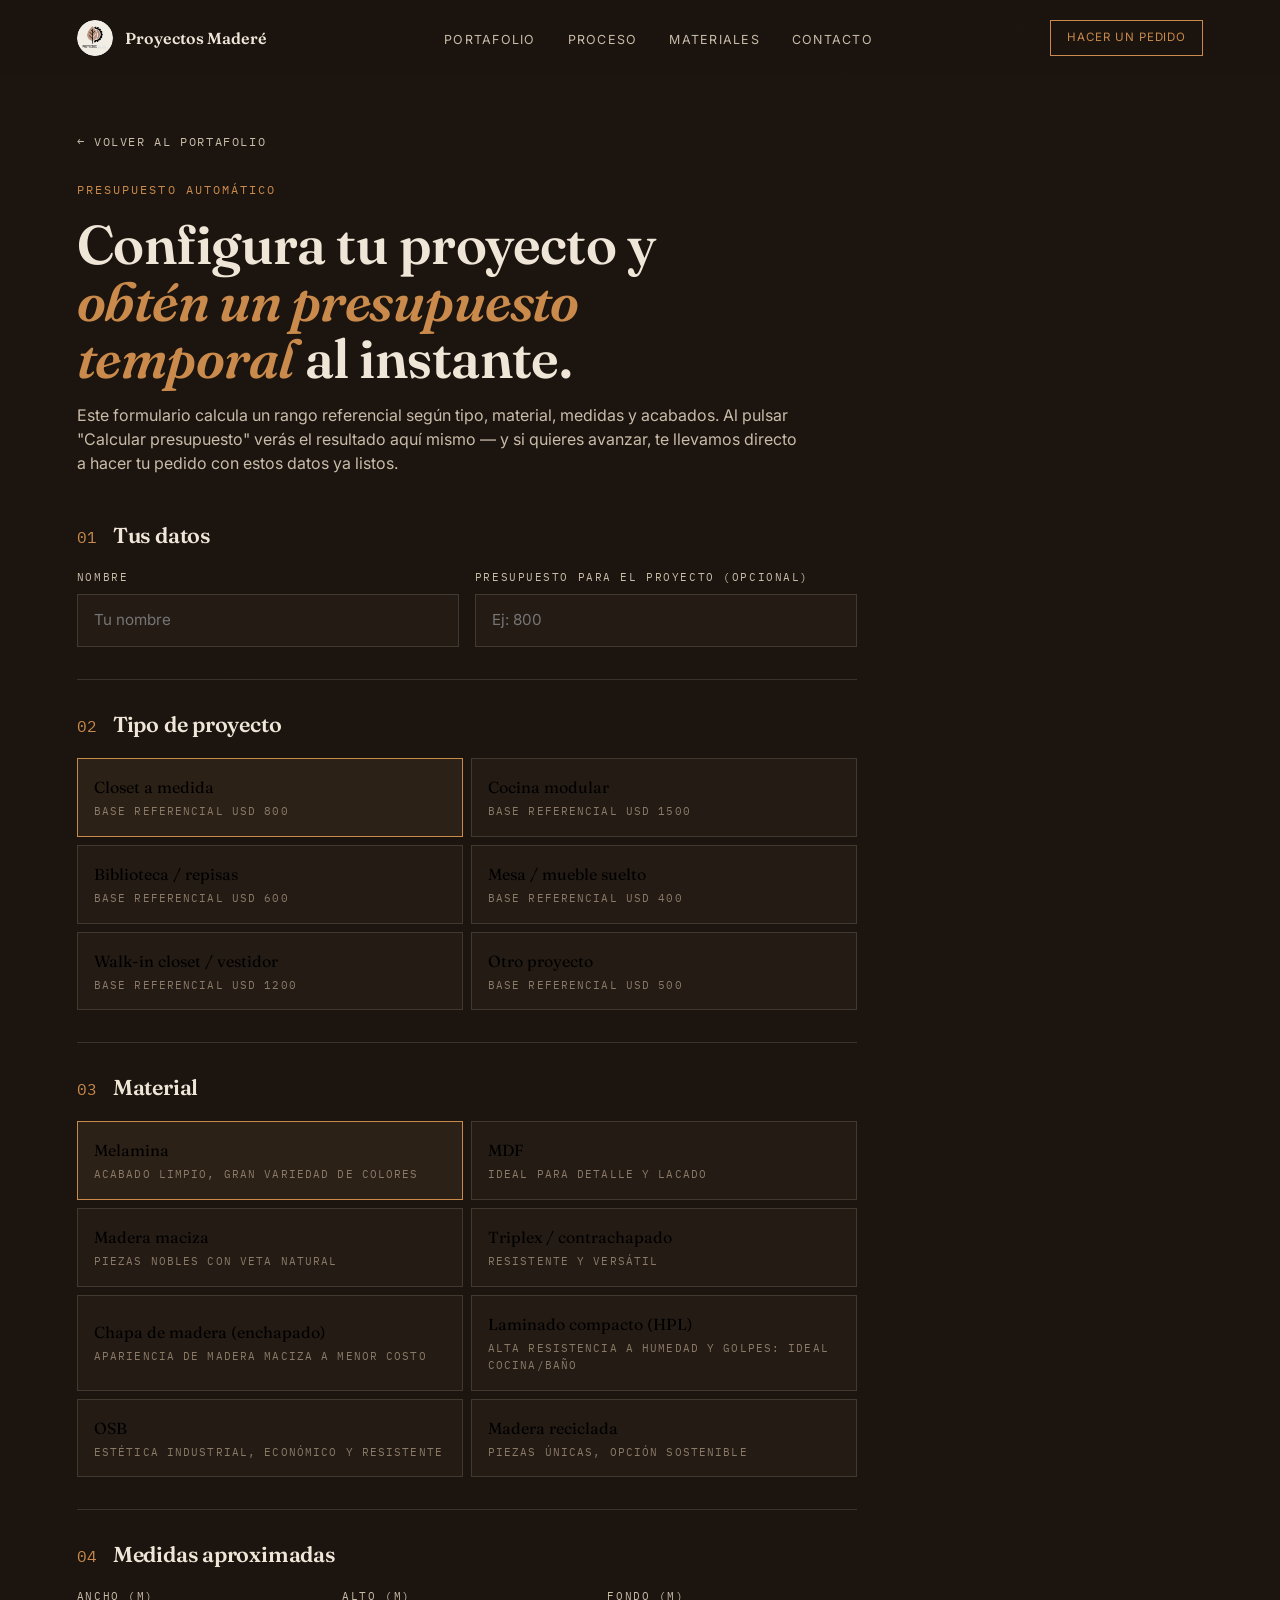
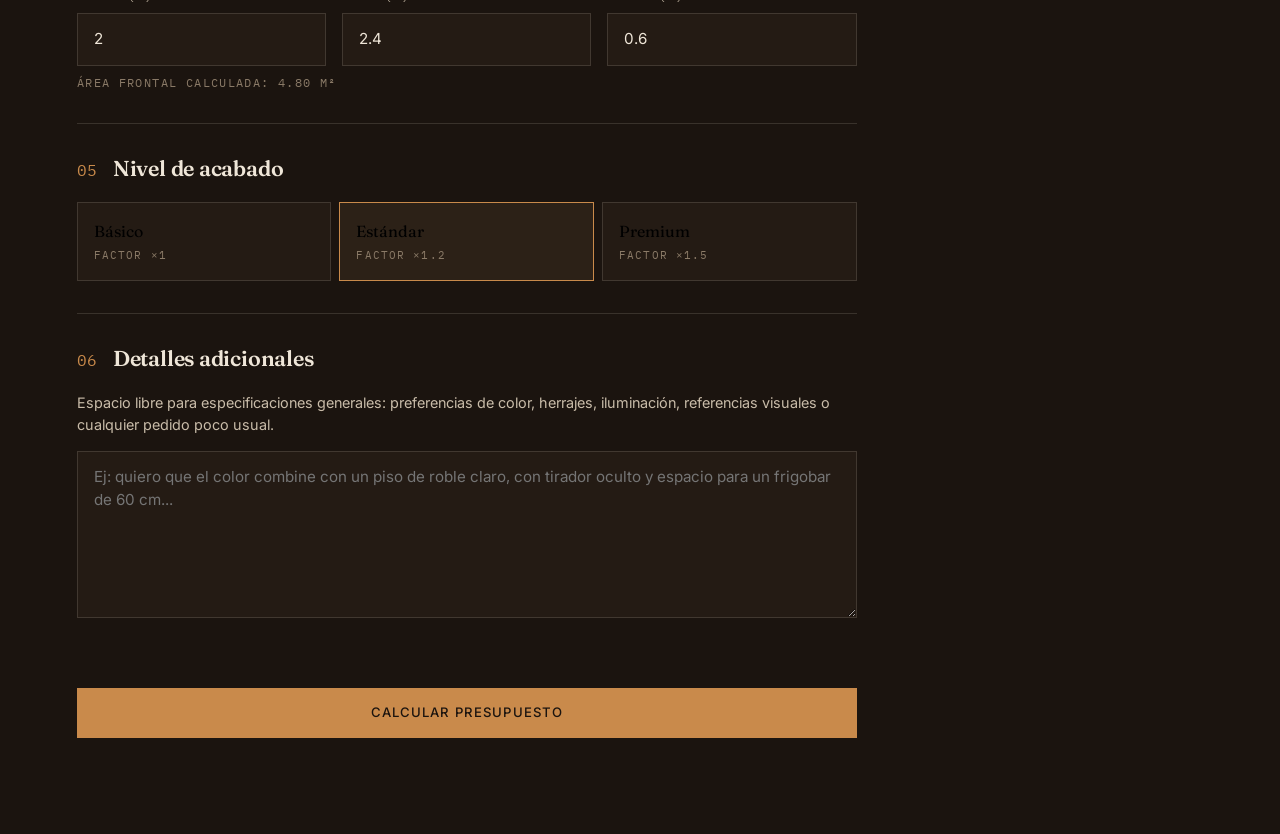
==== cotizar.html @ f5bfd365 "Actualización del sitio web" ====
<!doctype html>
<html lang="es">
<head>
  <meta charset="utf-8" />
  <meta name="viewport" content="width=device-width, initial-scale=1" />
  <title>Cotizar mi proyecto — Proyectos Maderé</title>
  <meta name="description" content="Configura tu proyecto de carpintería y recibe un presupuesto temporal al instante." />
  <meta property="og:title" content="Cotizar mi proyecto — Proyectos Maderé" />
  <meta property="og:description" content="Presupuesto automático para muebles a medida en Ecuador." />
  <meta property="og:type" content="website" />
  <meta name="twitter:card" content="summary" />
  <link rel="icon" href="assets/Logo_2.png">

  <link rel="preconnect" href="https://fonts.googleapis.com" />
  <link rel="preconnect" href="https://fonts.gstatic.com" crossorigin />
  <link href="https://fonts.googleapis.com/css2?family=Fraunces:wght@400;500;600;700&family=Inter:wght@400;500;600&family=IBM+Plex+Mono:wght@400;500&display=swap" rel="stylesheet" />
  <link href="https://cdn.jsdelivr.net/npm/bootstrap@5.3.3/dist/css/bootstrap.min.css" rel="stylesheet" />
  <link href="styles.css" rel="stylesheet" />
</head>
<body>
  <div class="grain" aria-hidden="true"></div>

  <header id="siteHeader" class="site-header">
    <a href="index.html#top" class="brand">
      <img src="assets/Logo_2.png" alt="Proyectos Maderé" class="brand-logo" />
      Proyectos Maderé
    </a>
    <nav>
      <ul>
        <li><a href="index.html#portafolio">Portafolio</a></li>
        <li><a href="index.html#proceso">Proceso</a></li>
        <li><a href="index.html#materiales">Materiales</a></li>
        <li><a href="index.html#contacto">Contacto</a></li>
      </ul>
    </nav>
    <a href="pedido.html" class="header-cta">Hacer un pedido</a>
  </header>

  <main class="quote-page">
    <div class="mb-4">
      <a href="index.html" class="quote-back">← Volver al portafolio</a>
    </div>

    <header class="mb-5" style="max-width: 720px">
      <span class="eyebrow">Presupuesto automático</span>
      <h1 style="font-size: clamp(2rem,4.4vw,3.4rem); line-height:1.05; margin-top:16px;">
        Configura tu proyecto y <span class="text-amber" style="font-style:italic">obtén un presupuesto temporal</span> al instante.
      </h1>
      <p class="mt-3 text-paper-dim">
        Este formulario calcula un rango referencial según tipo, material, medidas y acabados.
        Al pulsar "Calcular presupuesto" verás el resultado aquí mismo — y si quieres avanzar,
        te llevamos directo a hacer tu pedido con estos datos ya listos.
      </p>
    </header>

    <div class="quote-layout">
      <!-- ============ FORM ============ -->
      <form id="quoteForm" onsubmit="return false;">

        <div class="quote-group">
          <div class="head"><span class="n">01</span><h2>Tus datos</h2></div>
          <div class="row g-3">
            <div class="col-sm-6">
              <label class="quote-label">Nombre</label>
              <input class="form-input" type="text" id="q_nombre" placeholder="Tu nombre" />
            </div>
            <div class="col-sm-6">
              <label class="quote-label">Presupuesto para el proyecto (opcional)</label>
              <input class="form-input" type="number" min="0" step="10" id="q_presupuesto" placeholder="Ej: 800" />
            </div>
          </div>
        </div>

        <div class="quote-group">
          <div class="head"><span class="n">02</span><h2>Tipo de proyecto</h2></div>
          <div class="option-grid cols-2" id="tipoGrid"></div>
          <div id="otroWrap" style="display:none; margin-top:16px;">
            <label class="quote-label">¿Qué mueble necesitas?</label>
            <input class="form-input" type="text" id="q_otroNombre" list="muebleOtroList" placeholder="Ej: Mueble de TV, zapatero, estante flotante..." />
            <datalist id="muebleOtroList"></datalist>
            <p class="mono mt-2" id="otroHint" style="font-size:.72rem; color: var(--muted);"></p>
          </div>
        </div>

        <div class="quote-group">
          <div class="head"><span class="n">03</span><h2>Material</h2></div>
          <div class="option-grid cols-2" id="materialGrid"></div>
        </div>

        <div class="quote-group">
          <div class="head"><span class="n">04</span><h2>Medidas aproximadas</h2></div>
          <div class="row g-3">
            <div class="col-sm-4"><label class="quote-label">Ancho (m)</label><input type="number" step="0.1" min="0.4" value="2"   class="form-input" id="q_ancho" /></div>
            <div class="col-sm-4"><label class="quote-label">Alto (m)</label><input  type="number" step="0.1" min="0.4" value="2.4" class="form-input" id="q_alto"  /></div>
            <div class="col-sm-4"><label class="quote-label">Fondo (m)</label><input type="number" step="0.05" min="0.2" value="0.6" class="form-input" id="q_fondo" /></div>
          </div>
          <p class="mono mt-2" style="font-size:.72rem; text-transform:uppercase; letter-spacing:.12em; color:var(--muted);">
            Área frontal calculada: <span id="q_area">0</span> m²
          </p>
        </div>

        <div class="quote-group">
          <div class="head"><span class="n">05</span><h2>Nivel de acabado</h2></div>
          <div class="option-grid cols-3" id="acabadoGrid"></div>
        </div>

        <div class="quote-group">
          <div class="head"><span class="n">06</span><h2>Detalles adicionales</h2></div>
          <p class="text-paper-dim" style="font-size:.9rem;">
            Espacio libre para especificaciones generales: preferencias de color, herrajes,
            iluminación, referencias visuales o cualquier pedido poco usual.
          </p>
          <textarea id="q_detalles" rows="6" class="form-textarea" placeholder="Ej: quiero que el color combine con un piso de roble claro, con tirador oculto y espacio para un frigobar de 60 cm..."></textarea>
        </div>

        <div class="quote-group" style="border-top:none; text-align:center;">
          <button type="button" id="btnCalcular" class="btn-wood" style="width: 100%; justify-content:center;">
            Calcular presupuesto
          </button>
        </div>
      </form>
    </div>
  </main>

  <!-- ============ MODAL DE RESULTADO ============ -->
  <div class="modal fade" id="resultModal" tabindex="-1" aria-hidden="true">
    <div class="modal-dialog modal-dialog-centered">
      <div class="modal-content result-modal">
        <div class="modal-header">
          <span class="eyebrow">Resultado</span>
          <button type="button" class="btn-close btn-close-white" data-bs-dismiss="modal" aria-label="Cerrar"></button>
        </div>
        <div class="modal-body" id="resultBody"><!-- render por JS --></div>
        <div class="modal-footer">
          <button type="button" class="btn-wood-ghost" data-bs-dismiss="modal">Cerrar</button>
          <button type="button" class="btn-wood" id="btnIrPedido">Realizar un pedido →</button>
        </div>
      </div>
    </div>
  </div>

  <script src="https://cdn.jsdelivr.net/npm/bootstrap@5.3.3/dist/js/bootstrap.bundle.min.js"></script>
  <script src="catalogo-datos.js"></script>
  <script src="cotizador.js"></script>
</body>
</html>
---- styles.css ----
/* =========================================================
   Proyectos Maderé — styles.css
   Carpintería a medida · Ecuador
   Bootstrap 5.3 + estilos custom (paleta wood-dark)
   ========================================================= */

:root {
  --bg:        #1B140F;
  --panel:     #241B14;
  --panel-2:   #2C2117;
  --amber:     #C98A4B;
  --wood-deep: #8B5A2B;
  --paper:     #EFE6D8;
  --paper-dim: #C9BCA9;
  --muted:     #8A7A67;
  --line:      rgba(239, 230, 216, 0.14);

  --font-serif: "Fraunces", Georgia, serif;
  --font-sans:  "Inter", system-ui, sans-serif;
  --font-mono:  "IBM Plex Mono", ui-monospace, monospace;
}

/* -------- Base -------- */
* { border-color: var(--line); }
html { scroll-behavior: smooth; }
body {
  background: var(--bg);
  color: var(--paper);
  font-family: var(--font-sans);
  line-height: 1.5;
  -webkit-font-smoothing: antialiased;
  overflow-x: hidden;
}
h1, h2, h3, h4 {
  font-family: var(--font-serif);
  font-weight: 600;
  letter-spacing: -0.01em;
}
a { color: inherit; text-decoration: none; }
::selection { background: var(--amber); color: var(--bg); }

.mono     { font-family: var(--font-mono); letter-spacing: 0.02em; }
.text-amber       { color: var(--amber) !important; }
.text-paper-dim   { color: var(--paper-dim) !important; }
.text-muted-fg    { color: var(--muted) !important; }
.bg-panel         { background: var(--panel); }
.bg-panel-2       { background: var(--panel-2); }
.border-line      { border-color: var(--line) !important; }

.eyebrow {
  font-family: var(--font-mono);
  font-size: 0.72rem;
  text-transform: uppercase;
  letter-spacing: 0.18em;
  color: var(--amber);
  display: inline-block;
}

/* Grain texture overlay */
.grain {
  position: fixed; inset: 0;
  pointer-events: none; z-index: 0;
  opacity: 0.05; mix-blend-mode: overlay;
  background-image:
    repeating-linear-gradient(178deg, transparent 0 3px, rgba(201,138,75,0.6) 3px 4px, transparent 4px 9px),
    repeating-linear-gradient(182deg, transparent 0 14px, rgba(139,90,43,0.4) 14px 16px, transparent 16px 40px);
}

/* Corner marks */
.corner {
  position: absolute; width: 22px; height: 22px;
  border: 1.5px solid var(--amber); opacity: 0.55; pointer-events: none;
}
.corner.tl { top: 18px; left: 18px;  border-right: none; border-bottom: none; }
.corner.tr { top: 18px; right: 18px; border-left: none;  border-bottom: none; }
.corner.bl { bottom: 18px; left: 18px;  border-right: none; border-top: none; }
.corner.br { bottom: 18px; right: 18px; border-left: none;  border-top: none; }

/* -------- Buttons -------- */
.btn-wood {
  display: inline-flex; align-items: center; gap: 10px;
  padding: 15px 28px;
  font-size: 0.82rem; text-transform: uppercase; letter-spacing: 0.08em;
  font-weight: 500; border: none; cursor: pointer;
  background: var(--amber); color: var(--bg);
  transition: all 0.25s ease;
  border-radius: 0;
}
.btn-wood:hover { background: var(--paper); color: var(--bg); transform: translateY(-2px); }

.btn-wood-ghost {
  display: inline-flex; align-items: center; gap: 10px;
  padding: 15px 28px;
  font-size: 0.82rem; text-transform: uppercase; letter-spacing: 0.08em;
  font-weight: 500;
  border: 1px solid var(--line); background: transparent; color: var(--paper);
  transition: all 0.25s ease;
  border-radius: 0;
}
.btn-wood-ghost:hover { border-color: var(--amber); color: var(--amber); }

/* -------- Header -------- */
.site-header {
  position: fixed; inset: 0 0 auto 0; z-index: 1030;
  padding: 20px 6vw;
  display: flex; align-items: center; justify-content: space-between;
  background: linear-gradient(to bottom, rgba(27,20,15,0.95), rgba(27,20,15,0));
  transition: background 0.3s ease, backdrop-filter 0.3s ease;
}
.site-header.scrolled {
  background: rgba(27,20,15,0.92);
  backdrop-filter: blur(10px);
}
.site-header .brand { display: flex; align-items: center; gap: 12px; font-family: var(--font-serif); font-weight: 600; }
.site-header .brand .mark {
  width: 36px; height: 36px; display: inline-flex; align-items: center; justify-content: center;
  border: 1px solid var(--amber); color: var(--amber);
  font-family: var(--font-mono); font-size: 0.75rem;
}
.brand-logo { width: 36px; height: 36px; border-radius: 50%; object-fit: cover; flex-shrink: 0; }
.site-header nav ul {
  display: flex; gap: 32px; list-style: none; margin: 0; padding: 0;
}
.site-header nav a {
  font-size: 0.78rem; text-transform: uppercase; letter-spacing: 0.1em;
  color: var(--paper-dim); transition: color 0.2s ease;
}
.site-header nav a:hover { color: var(--amber); }
.header-cta {
  border: 1px solid var(--amber); padding: 8px 16px;
  font-size: 0.72rem; text-transform: uppercase; letter-spacing: 0.08em;
  color: var(--amber); transition: all 0.2s ease;
}
.header-cta:hover { background: var(--amber); color: var(--bg); }

.burger { display: none; background: transparent; border: none; padding: 8px; }
.burger span { display: block; width: 24px; height: 1.5px; background: var(--paper); margin: 5px 0; }
.burger span:last-child { width: 16px; }

@media (max-width: 900px) {
  .site-header nav, .header-cta { display: none; }
  .burger { display: block; }
}

/* Mobile drawer */
.drawer-backdrop { position: fixed; inset: 0; z-index: 1050; background: rgba(0,0,0,0.6); display: none; }
.drawer { position: fixed; top: 0; right: 0; height: 100%; width: 85%; max-width: 320px; background: var(--panel); border-left: 1px solid var(--line); padding: 24px; z-index: 1060; transform: translateX(100%); transition: transform 0.3s ease; }
.drawer.open { transform: translateX(0); }
.drawer-backdrop.open { display: block; }
.drawer ul { list-style: none; padding: 0; margin: 24px 0 0; }
.drawer ul li { border-bottom: 1px solid var(--line); }
.drawer ul a { display: block; padding: 16px 0; font-family: var(--font-serif); font-size: 1.15rem; color: var(--paper-dim); }
.drawer ul a:hover { color: var(--amber); }
.drawer-close { background: transparent; border: none; color: var(--paper-dim); font-size: 1.6rem; float: right; }

/* -------- Hero -------- */
.hero {
  position: relative;
  min-height: 92vh;
  display: flex; flex-direction: column; justify-content: center;
  padding: 128px 6vw 96px;
  overflow: hidden;
}
.hero h1 {
  max-width: 15ch;
  font-size: clamp(2.6rem, 6.4vw, 5.4rem);
  line-height: 1.02;
  margin-bottom: 0;
}
.hero h1 em { font-style: italic; color: var(--amber); font-weight: 500; }
.hero .lead {
  margin-top: 28px; max-width: 48ch;
  font-size: 1.05rem; color: var(--paper-dim);
}
.hero .kicker { display: flex; align-items: center; gap: 12px; margin-bottom: 24px; }
.hero .kicker .rule { display: block; height: 1px; width: 36px; background: var(--amber); }
.hero .kicker span.mono { font-size: 0.75rem; text-transform: uppercase; letter-spacing: 0.2em; color: var(--amber); }
.hero .materials-strip {
  position: absolute; left: 6vw; right: 6vw; bottom: 24px;
  display: flex; align-items: center; gap: 16px;
  font-size: 0.7rem; color: var(--muted);
}
.tick-line {
  flex: 1; height: 1px;
  background: repeating-linear-gradient(90deg, var(--muted) 0 1px, transparent 1px 12px);
}

/* Fade-up animation */
@keyframes fadeUp { from { opacity: 0; transform: translateY(18px); } to { opacity: 1; transform: translateY(0); } }
.fade-up   { opacity: 0; animation: fadeUp 0.9s forwards; }
.fade-up-1 { animation-delay: 0.10s; }
.fade-up-2 { animation-delay: 0.25s; }
.fade-up-3 { animation-delay: 0.45s; }
.fade-up-4 { animation-delay: 0.60s; }
.fade-up-5 { animation-delay: 0.80s; }

/* Reveal on scroll */
.reveal { opacity: 0; transform: translateY(20px); transition: opacity 0.7s ease, transform 0.7s ease; }
.reveal.visible { opacity: 1; transform: translateY(0); }

/* -------- Auto carousel -------- */
.auto-carousel { position: relative; overflow: hidden; border-top: 1px solid var(--line); border-bottom: 1px solid var(--line); background: var(--panel); padding: 32px 0; }
@keyframes carouselScroll { from { transform: translateX(0); } to { transform: translateX(-50%); } }
.carousel-track {
  display: flex; gap: 18px; width: max-content;
  animation: carouselScroll 42s linear infinite;
}
.carousel-track:hover { animation-play-state: paused; }
.carousel-track figure { position: relative; margin: 0; width: 320px; height: 220px; overflow: hidden; border: 1px solid var(--line); flex-shrink: 0; }
.carousel-track img { width: 100%; height: 100%; object-fit: cover; }
.carousel-track figcaption {
  position: absolute; inset: auto 0 0 0; padding: 8px 12px;
  display: flex; justify-content: space-between; gap: 12px;
  font-family: var(--font-mono); font-size: 0.66rem;
  text-transform: uppercase; letter-spacing: 0.14em;
  background: linear-gradient(to top, rgba(27,20,15,0.92), transparent);
}
.carousel-fade-l, .carousel-fade-r { position: absolute; top: 0; bottom: 0; width: 12vw; pointer-events: none; z-index: 2; }
.carousel-fade-l { left: 0;  background: linear-gradient(to right, var(--bg), transparent); }
.carousel-fade-r { right: 0; background: linear-gradient(to left,  var(--bg), transparent); }

/* -------- Portfolio -------- */
.portfolio-card {
  position: relative; overflow: hidden;
  border: 1px solid var(--line); background: var(--panel);
  aspect-ratio: 4/3;
}
.portfolio-card img {
  width: 100%; height: 100%; object-fit: cover;
  transition: transform 0.9s ease;
}
.portfolio-card:hover img { transform: scale(1.04); }
.portfolio-card .overlay {
  position: absolute; inset: 0;
  background: linear-gradient(to top, rgba(27,20,15,0.95) 0%, rgba(27,20,15,0.25) 45%, rgba(27,20,15,0.05) 100%);
  pointer-events: none;
}
.portfolio-card .caption { position: absolute; inset: auto 0 0 0; padding: 24px; }
.portfolio-card .caption .cat { font-family: var(--font-mono); font-size: 0.68rem; text-transform: uppercase; letter-spacing: 0.16em; color: var(--amber); }
.portfolio-card .caption h3 { margin: 8px 0 12px; font-size: 1.35rem; line-height: 1.2; color: var(--paper); }
.portfolio-card .caption .mat { display: flex; align-items: center; gap: 12px; font-family: var(--font-mono); font-size: 0.68rem; text-transform: uppercase; letter-spacing: 0.12em; color: var(--paper-dim); }
.portfolio-card .caption .mat::before { content: ''; display: inline-block; height: 1px; width: 24px; background: rgba(201,138,75,0.6); }

.portfolio-cta {
  border: 1px solid var(--line); background: var(--panel-2);
  padding: 32px; aspect-ratio: 4/3;
  display: flex; flex-direction: column; justify-content: space-between;
}

/* -------- Section titles -------- */
section { padding: 96px 6vw; }
@media (min-width: 768px) { section { padding: 128px 6vw; } }
section h2 { font-size: clamp(1.9rem, 3.4vw, 2.9rem); line-height: 1.15; margin-top: 16px; }

/* -------- Workshop strip -------- */
.workshop-strip { position: relative; padding: 0; overflow: hidden; height: 70vh; min-height: 420px; }
.workshop-strip img { position: absolute; inset: 0; width: 100%; height: 100%; object-fit: cover; }
.workshop-strip .overlay {
  position: absolute; inset: 0;
  background: linear-gradient(to right, rgba(27,20,15,0.92) 0%, rgba(27,20,15,0.55) 55%, rgba(27,20,15,0.25) 100%);
}
.workshop-strip .content { position: absolute; inset: 0; display: flex; align-items: center; padding: 0 6vw; }
.workshop-strip .content > div { max-width: 560px; }

/* Collage de fotos del taller (reemplaza la foto única) */
.collage-grid {
  position: absolute; inset: 0;
  display: grid; grid-template-columns: repeat(6, 1fr); grid-template-rows: 1fr 1fr; gap: 2px;
}
.collage-grid img { width: 100%; height: 100%; object-fit: cover; opacity: 0.9; }
.collage-grid img:nth-child(1) { grid-column: 1 / 3; grid-row: 1 / 3; }
.collage-grid img:nth-child(2) { grid-column: 3 / 5; }
.collage-grid img:nth-child(3) { grid-column: 5 / 7; }
.collage-grid img:nth-child(4) { grid-column: 3 / 5; }
.collage-grid img:nth-child(5) { grid-column: 5 / 6; }
.collage-grid img:nth-child(6) { grid-column: 6 / 7; }
@media (max-width: 700px) { .collage-grid { grid-template-columns: repeat(3, 1fr); grid-template-rows: 1fr 1fr; } .collage-grid img:nth-child(1) { grid-column: 1/3; } .collage-grid img:nth-child(2) { grid-column: 3/4; } .collage-grid img:nth-child(3) { display:none; } .collage-grid img:nth-child(4) { grid-column: 1/2; } .collage-grid img:nth-child(5) { grid-column: 2/3; } .collage-grid img:nth-child(6) { grid-column: 3/4; } }

/* Tarjetas de portafolio sin foto real todavía */
.portfolio-placeholder { position: absolute; inset: 0; }
.placeholder-tag {
  position: absolute; top: 16px; right: 16px; z-index: 2;
  font-size: 0.62rem; text-transform: uppercase; letter-spacing: 0.12em;
  background: rgba(27,20,15,0.75); border: 1px solid var(--line);
  color: var(--paper-dim); padding: 4px 10px; backdrop-filter: blur(4px);
}

/* -------- Proceso -------- */
.proceso-list { border-top: 1px solid var(--line); }
.proceso-item {
  display: grid; grid-template-columns: 56px 1fr;
  gap: 24px; padding: 32px 0;
  border-bottom: 1px solid var(--line);
}
@media (min-width: 768px) {
  .proceso-item { grid-template-columns: 80px 1fr 260px; align-items: center; }
}
.proceso-item .n { font-family: var(--font-mono); color: var(--amber); padding-top: 4px; }
.proceso-item h3 { font-size: 1.3rem; margin: 0; }
.proceso-item p { margin: 8px 0 0; font-size: 0.95rem; color: var(--paper-dim); max-width: 60ch; }
.proceso-item .tag {
  font-family: var(--font-mono); font-size: 0.72rem;
  text-transform: uppercase; letter-spacing: 0.08em; color: var(--muted);
  grid-column: 2; text-align: left;
}
@media (min-width: 768px) { .proceso-item .tag { grid-column: 3; text-align: right; } }

/* -------- Materiales -------- */
.mat-grid { display: grid; grid-template-columns: 1fr; gap: 2px; border: 1px solid var(--line); }
@media (min-width: 600px) { .mat-grid { grid-template-columns: repeat(2, 1fr); } }
@media (min-width: 992px) { .mat-grid { grid-template-columns: repeat(4, 1fr); } }
.mat-card { background: var(--panel); padding: 32px; border: 1px solid transparent; transition: background 0.25s ease, border-color 0.25s ease; }
.mat-card:hover { background: var(--panel-2); border-color: var(--amber); }
.mat-swatch { position: relative; height: 64px; width: 100%; overflow: hidden; }
.mat-swatch::after { content: ''; position: absolute; inset: 0; opacity: 0.5; background-image: repeating-linear-gradient(100deg, transparent 0 4px, rgba(0,0,0,0.18) 4px 5px); }
.mat-card h3 { margin: 24px 0 8px; font-size: 1.1rem; }
.mat-card p { font-family: var(--font-mono); font-size: 0.72rem; color: var(--muted); margin: 0; line-height: 1.6; }

/* -------- Evidencia -------- */
.evidence-grid { display: grid; gap: 64px; }
@media (min-width: 768px) { .evidence-grid { grid-template-columns: 1.1fr 1fr; align-items: center; } }
.evidence-img { position: relative; aspect-ratio: 4/3; overflow: hidden; border: 1px solid var(--line); background: var(--panel); }
.evidence-img img { width: 100%; height: 100%; object-fit: cover; opacity: 0.9; }
.evidence-img .overlay { position: absolute; inset: 0; background: linear-gradient(to top, rgba(27,20,15,0.65), rgba(27,20,15,0.1)); }
.evidence-img .tiktok-tag {
  position: absolute; bottom: 20px; left: 20px;
  font-family: var(--font-mono); font-size: 0.72rem; text-transform: uppercase; letter-spacing: 0.14em;
  border: 1px solid var(--amber); background: rgba(36,27,20,0.7); backdrop-filter: blur(6px);
  padding: 8px 16px; color: var(--amber); transition: all 0.2s ease;
}
.evidence-img .tiktok-tag:hover { background: var(--amber); color: var(--bg); }
.evidence-list { list-style: none; padding: 0; margin: 32px 0 0; }
.evidence-list li { display: flex; gap: 16px; padding: 20px 0; border-bottom: 1px solid var(--line); }
.evidence-list .dot { margin-top: 10px; height: 6px; width: 6px; border-radius: 50%; background: var(--amber); flex-shrink: 0; }
.evidence-list strong { font-family: var(--font-serif); font-weight: 600; }
.evidence-list p { margin: 4px 0 0; font-size: 0.9rem; color: var(--paper-dim); }

/* -------- Contacto -------- */
.contact-box { border: 1px solid var(--line); background: var(--panel); padding: 32px; display: grid; gap: 48px; }
@media (min-width: 768px) { .contact-box { padding: 56px; grid-template-columns: 1fr 1fr; align-items: center; gap: 64px; } }
.contact-tags { display: flex; flex-wrap: wrap; gap: 8px; margin-top: 32px; }
.contact-tags span { border: 1px solid var(--line); padding: 6px 14px; font-family: var(--font-mono); font-size: 0.7rem; text-transform: uppercase; letter-spacing: 0.14em; color: var(--muted); }

.contact-btn {
  display: flex; align-items: center; justify-content: space-between;
  padding: 20px 24px; border: 1px solid var(--line);
  transition: all 0.2s ease;
}
.contact-btn + .contact-btn { margin-top: 12px; }
.contact-btn:hover { border-color: var(--amber); background: var(--panel-2); }
.contact-btn .left { display: flex; align-items: center; gap: 16px; }
.contact-btn .left .icon { color: var(--amber); }
.contact-btn .left .label { font-family: var(--font-serif); font-size: 1.1rem; display: block; }
.contact-btn .left .sub { font-family: var(--font-mono); font-size: 0.72rem; color: var(--muted); display: block; }
.contact-btn .arrow { color: var(--amber); font-family: var(--font-mono); transition: transform 0.2s ease; }
.contact-btn:hover .arrow { transform: translateX(4px); }

/* -------- Sticky WhatsApp -------- */
.sticky-wa {
    position: fixed;
    bottom: 24px;
    right: 24px;
    width: 62px;
    height: 62px;
    background: #25D366;
    color: #fff;
    border-radius: 50%;
    display: flex;
    align-items: center;
    justify-content: center;
    text-decoration: none;
    font-size: 32px;
    box-shadow: 0 8px 20px rgba(0,0,0,.25);
    z-index: 1000;
    transition: transform .2s ease, box-shadow .2s ease;
}

.sticky-wa:hover {
    transform: scale(1.08);
    color: #fff;
    box-shadow: 0 12px 28px rgba(0,0,0,.35);
}

.sticky-wa i {
    line-height: 1;
}

/* -------- Footer -------- */
footer.site-footer {
  padding: 48px 6vw; border-top: 1px solid var(--line);
  display: flex; flex-wrap: wrap; justify-content: space-between; gap: 20px;
  font-size: 0.82rem; color: var(--muted);
}

/* =========================================================
   Cotizador — formulario
   ========================================================= */
.quote-page { padding: 128px 6vw 96px; position: relative; z-index: 1; }
.quote-back { font-family: var(--font-mono); font-size: 0.72rem; text-transform: uppercase; letter-spacing: 0.14em; color: var(--paper-dim); }
.quote-back:hover { color: var(--amber); }

.quote-layout { display: grid; gap: 40px; max-width: 780px; }

.quote-group { border-top: 1px solid var(--line); padding-top: 32px; margin-top: 32px; }
.quote-group:first-child { border-top: none; margin-top: 0; padding-top: 0; }
.quote-group .head { display: flex; align-items: baseline; gap: 16px; margin-bottom: 20px; }
.quote-group .head .n { font-family: var(--font-mono); color: var(--amber); }
.quote-group .head h2 { font-size: 1.35rem; margin: 0; }

.quote-label { font-family: var(--font-mono); font-size: 0.7rem; text-transform: uppercase; letter-spacing: 0.14em; color: var(--paper-dim); display: block; margin-bottom: 8px; }

.form-input,
.form-select,
.form-textarea {
  width: 100%;
  background: var(--panel); border: 1px solid var(--line);
  color: var(--paper); padding: 14px 16px;
  font-family: var(--font-sans); font-size: 0.95rem;
  border-radius: 0;
  transition: border-color 0.2s ease, background 0.2s ease;
}
.form-input:focus,
.form-select:focus,
.form-textarea:focus { outline: none; border-color: var(--amber); background: var(--panel-2); box-shadow: none; }
.form-textarea { resize: vertical; }

.option-grid { display: grid; gap: 8px; }
@media (min-width: 600px) { .option-grid.cols-2 { grid-template-columns: repeat(2, 1fr); } .option-grid.cols-3 { grid-template-columns: repeat(3, 1fr); } }

.option-card {
  border: 1px solid var(--line); background: var(--panel);
  padding: 16px; text-align: left; cursor: pointer;
  transition: border-color 0.2s ease, background 0.2s ease;
}
.option-card:hover { border-color: rgba(201,138,75,0.5); }
.option-card.active { border-color: var(--amber); background: var(--panel-2); }
.option-card .title { font-family: var(--font-serif); font-size: 1rem; }
.option-card .sub { font-family: var(--font-mono); font-size: 0.7rem; text-transform: uppercase; letter-spacing: 0.1em; color: var(--muted); margin-top: 4px; }

.disclaimer { font-family: var(--font-mono); font-size: 0.68rem; text-transform: uppercase; letter-spacing: 0.12em; color: var(--muted); text-align: center; margin-top: 16px; }

/* -------- Modal de resultado (cotizador) -------- */
.result-modal { background: var(--panel); border: 1px solid var(--line); border-radius: 0; color: var(--paper); }
.result-modal .modal-header,
.result-modal .modal-footer { border-color: var(--line); }
.result-modal .modal-footer { display: flex; gap: 12px; flex-wrap: wrap; }
.result-modal .modal-footer .btn-wood,
.result-modal .modal-footer .btn-wood-ghost { justify-content: center; flex: 1; margin: 0; }
.result-greet { font-family: var(--font-serif); font-size: 1.05rem; margin-bottom: 20px; }
.result-rows { font-family: var(--font-mono); font-size: 0.8rem; border-top: 1px solid var(--line); border-bottom: 1px solid var(--line); padding: 4px 0; }
.result-rows .row { display: flex; justify-content: space-between; gap: 16px; padding: 8px 0; }
.result-rows .row .k { text-transform: uppercase; letter-spacing: 0.1em; color: var(--muted); }
.result-rows .row .v { color: var(--paper); text-align: right; }
.result-amount { margin-top: 20px; text-align: center; }
.result-amount .amount { font-family: var(--font-serif); font-size: clamp(1.6rem, 4vw, 2.2rem); color: var(--amber); margin-top: 6px; }
.result-detalles { margin-top: 20px; font-size: 0.85rem; }
.result-detalles .k { font-family: var(--font-mono); font-size: 0.7rem; text-transform: uppercase; letter-spacing: 0.1em; color: var(--muted); }
.result-detalles p { margin: 6px 0 0; color: var(--paper-dim); }
.result-disclaimer { margin-top: 20px; font-size: 0.78rem; color: var(--paper-dim); font-style: italic; text-align: center; }
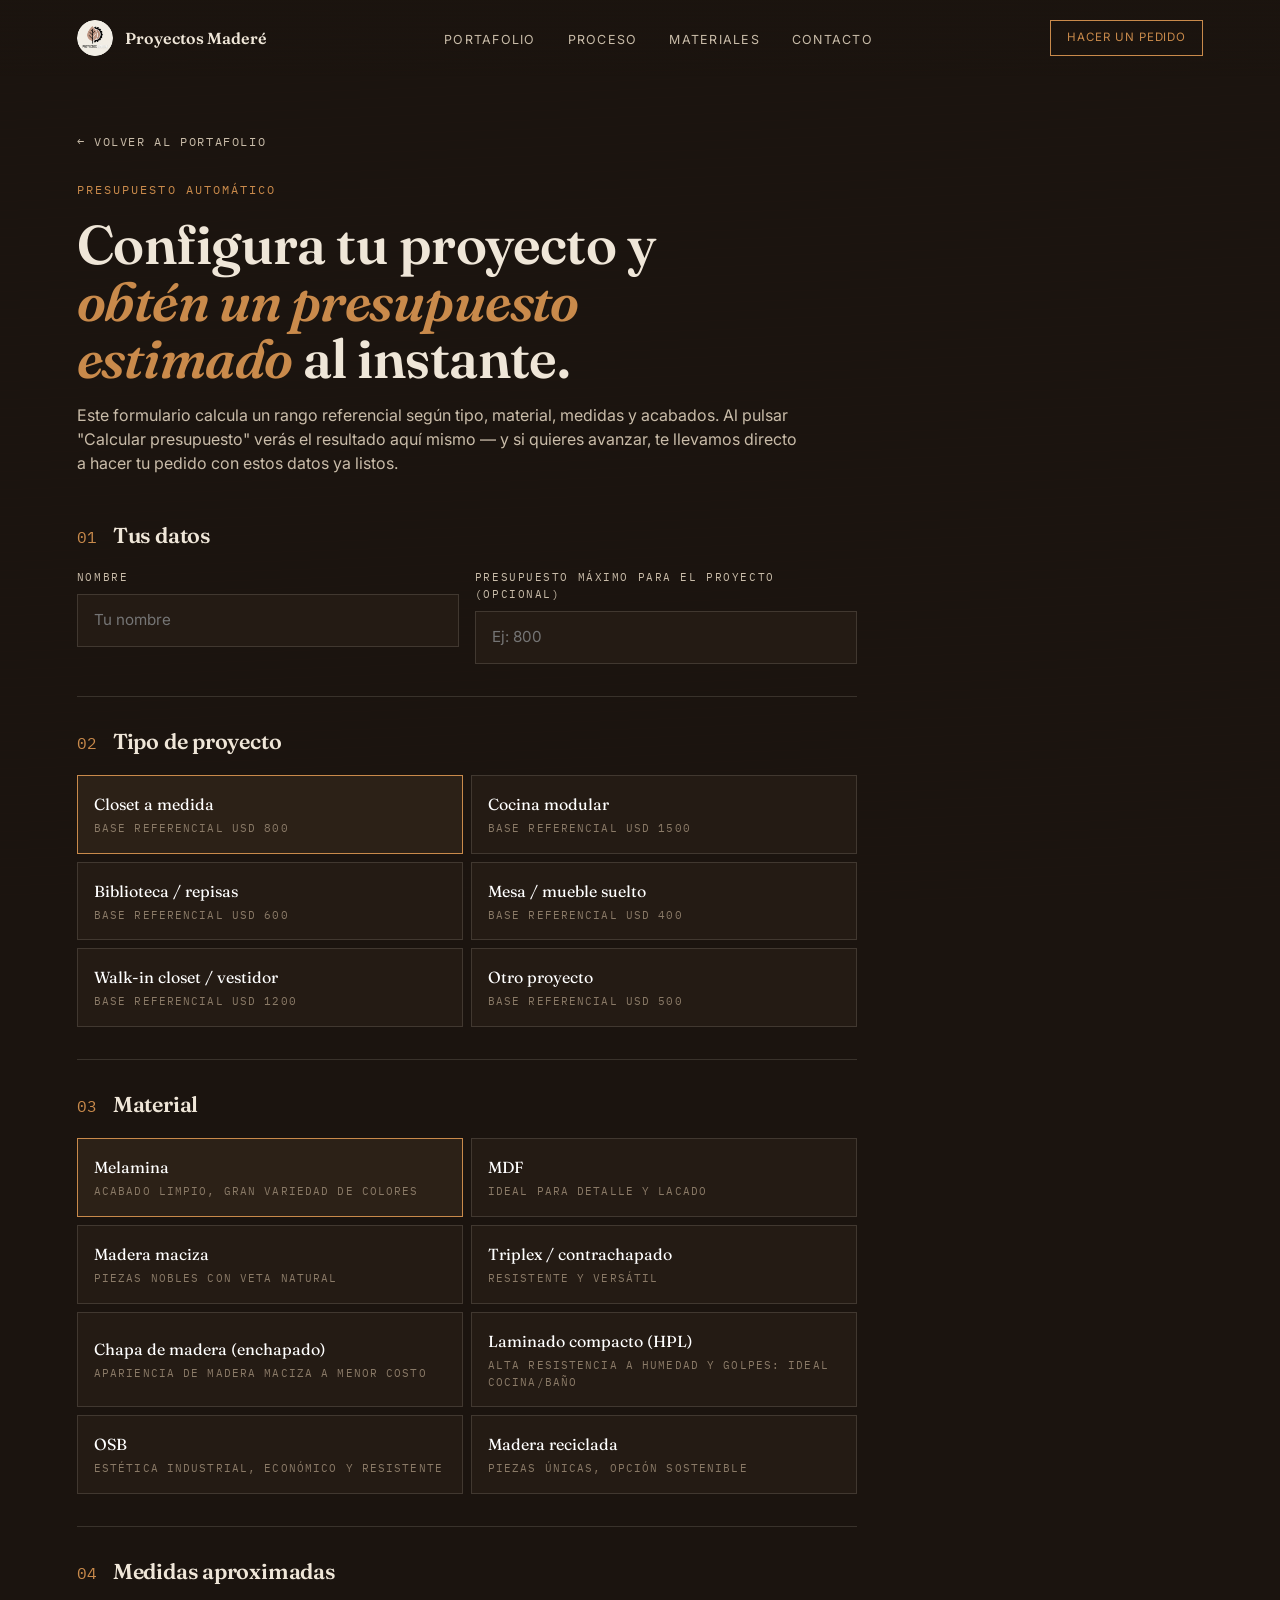
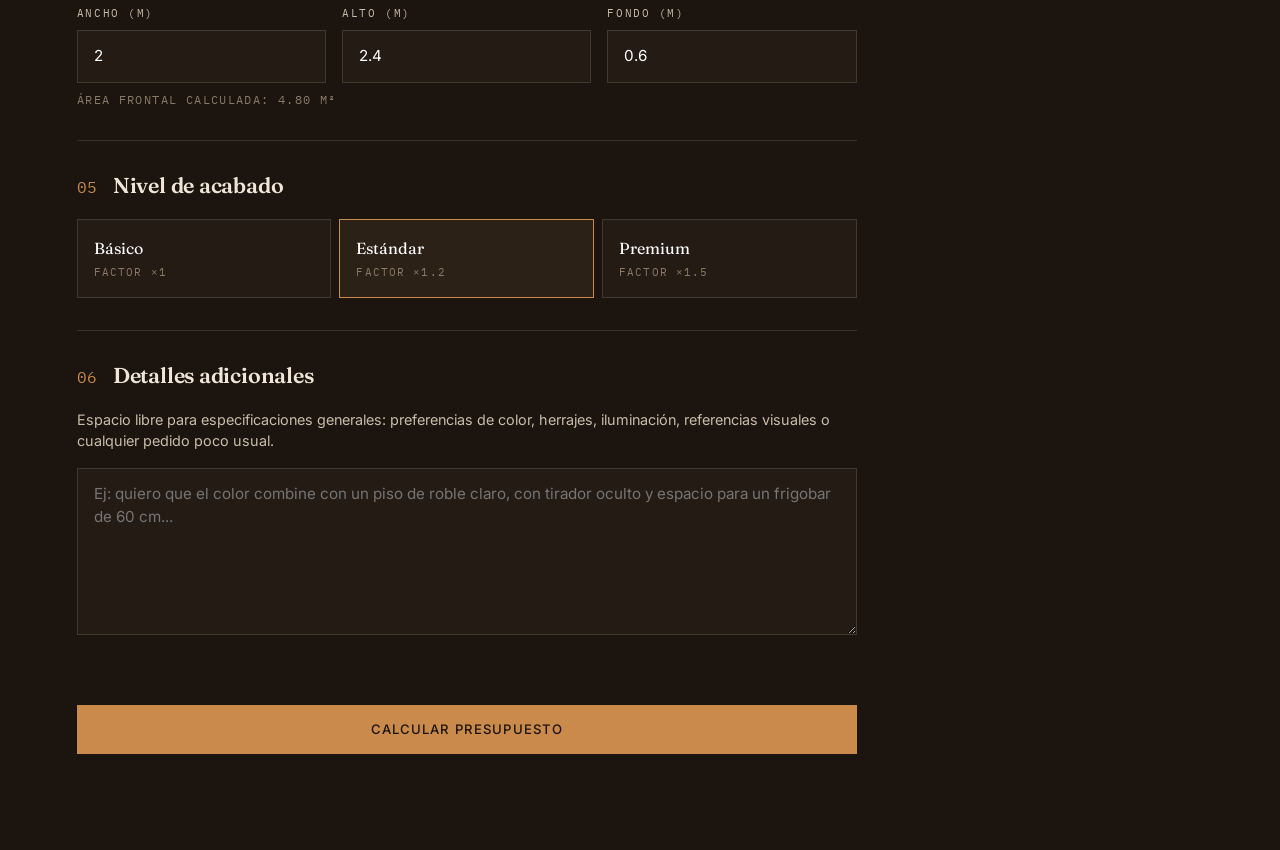
==== commit 31970998: "Cambia mensajes en cotizar y pedido" ====
--- a/cotizar.html
+++ b/cotizar.html
@@ -4,7 +4,7 @@
   <meta charset="utf-8" />
   <meta name="viewport" content="width=device-width, initial-scale=1" />
   <title>Cotizar mi proyecto — Proyectos Maderé</title>
-  <meta name="description" content="Configura tu proyecto de carpintería y recibe un presupuesto temporal al instante." />
+  <meta name="description" content="Configura tu proyecto de carpintería y recibe un presupuesto estimado al instante." />
   <meta property="og:title" content="Cotizar mi proyecto — Proyectos Maderé" />
   <meta property="og:description" content="Presupuesto automático para muebles a medida en Ecuador." />
   <meta property="og:type" content="website" />
@@ -44,7 +44,7 @@
     <header class="mb-5" style="max-width: 720px">
       <span class="eyebrow">Presupuesto automático</span>
       <h1 style="font-size: clamp(2rem,4.4vw,3.4rem); line-height:1.05; margin-top:16px;">
-        Configura tu proyecto y <span class="text-amber" style="font-style:italic">obtén un presupuesto temporal</span> al instante.
+        Configura tu proyecto y <span class="text-amber" style="font-style:italic">obtén un presupuesto estimado</span> al instante.
       </h1>
       <p class="mt-3 text-paper-dim">
         Este formulario calcula un rango referencial según tipo, material, medidas y acabados.
@@ -65,7 +65,7 @@
               <input class="form-input" type="text" id="q_nombre" placeholder="Tu nombre" />
             </div>
             <div class="col-sm-6">
-              <label class="quote-label">Presupuesto para el proyecto (opcional)</label>
+              <label class="quote-label">Presupuesto máximo para el proyecto (opcional)</label>
               <input class="form-input" type="number" min="0" step="10" id="q_presupuesto" placeholder="Ej: 800" />
             </div>
           </div>
--- a/styles.css
+++ b/styles.css
@@ -356,34 +356,83 @@
 .contact-btn:hover .arrow { transform: translateX(4px); }
 
 /* -------- Sticky WhatsApp -------- */
-.sticky-wa {
+.fab-stack {
     position: fixed;
     bottom: 24px;
     right: 24px;
+    z-index: 1000;
+    display: flex;
+    flex-direction: column;
+    align-items: center;
+    gap: 14px;
+}
+
+.fab-toggle {
     width: 62px;
     height: 62px;
-    background: #25D366;
-    color: #fff;
+    background: rgba(201, 138, 75, 0.55);
+    backdrop-filter: blur(2px);
+    color: #1a1a1a;
+    border: none;
+    border-radius: 50%;
+    display: flex;
+    align-items: center;
+    justify-content: center;
+    font-size: 26px;
+    box-shadow: 0 8px 20px rgba(0,0,0,.25);
+    cursor: pointer;
+    transition: transform .25s ease, box-shadow .2s ease, background .2s ease;
+}
+
+.fab-toggle:hover,
+.fab-toggle:focus-visible {
+    background: rgba(201, 138, 75, 0.95);
+    transform: scale(1.08);
+    box-shadow: 0 12px 28px rgba(0,0,0,.35);
+}
+
+/* En móviles no hay :hover, así que usamos :active para dar la misma respuesta al tocar */
+.fab-toggle:active {
+    background: rgba(201, 138, 75, 0.95);
+    transform: scale(1.05);
+}
+
+.fab-stack.open .fab-toggle i { transform: rotate(135deg); }
+.fab-toggle i { display: inline-flex; transition: transform .25s ease; line-height: 1; }
+
+.fab-item {
+    width: 52px;
+    height: 52px;
     border-radius: 50%;
     display: flex;
     align-items: center;
     justify-content: center;
     text-decoration: none;
-    font-size: 32px;
-    box-shadow: 0 8px 20px rgba(0,0,0,.25);
-    z-index: 1000;
-    transition: transform .2s ease, box-shadow .2s ease;
-}
-
-.sticky-wa:hover {
-    transform: scale(1.08);
     color: #fff;
-    box-shadow: 0 12px 28px rgba(0,0,0,.35);
-}
-
-.sticky-wa i {
-    line-height: 1;
-}
+    font-size: 24px;
+    box-shadow: 0 6px 16px rgba(0,0,0,.25);
+    opacity: 0;
+    transform: translateY(16px) scale(.8);
+    pointer-events: none;
+    transition: opacity .2s ease, transform .25s ease;
+}
+
+.fab-stack.open .fab-item {
+    opacity: 1;
+    transform: translateY(0) scale(1);
+    pointer-events: auto;
+}
+
+/* Retraso escalonado al abrir, para que suban uno tras otro */
+.fab-stack.open .fab-item.fab-whatsapp { transition-delay: 0s; }
+.fab-stack.open .fab-item.fab-telegram { transition-delay: .05s; }
+.fab-stack.open .fab-item.fab-tiktok   { transition-delay: .1s; }
+
+.fab-item:hover { transform: translateY(0) scale(1.08); color: #fff; }
+
+.fab-item.fab-whatsapp { background: #25D366; }
+.fab-item.fab-telegram { background: #229ED9; }
+.fab-item.fab-tiktok   { background: #000000; }
 
 /* -------- Footer -------- */
 footer.site-footer {
@@ -414,7 +463,7 @@
 .form-textarea {
   width: 100%;
   background: var(--panel); border: 1px solid var(--line);
-  color: var(--paper); padding: 14px 16px;
+  color: #FFFFFF; padding: 14px 16px;
   font-family: var(--font-sans); font-size: 0.95rem;
   border-radius: 0;
   transition: border-color 0.2s ease, background 0.2s ease;
@@ -434,26 +483,28 @@
 }
 .option-card:hover { border-color: rgba(201,138,75,0.5); }
 .option-card.active { border-color: var(--amber); background: var(--panel-2); }
-.option-card .title { font-family: var(--font-serif); font-size: 1rem; }
+.option-card .title { font-family: var(--font-serif); font-size: 1rem; color: #FFFFFF; }
 .option-card .sub { font-family: var(--font-mono); font-size: 0.7rem; text-transform: uppercase; letter-spacing: 0.1em; color: var(--muted); margin-top: 4px; }
 
 .disclaimer { font-family: var(--font-mono); font-size: 0.68rem; text-transform: uppercase; letter-spacing: 0.12em; color: var(--muted); text-align: center; margin-top: 16px; }
 
 /* -------- Modal de resultado (cotizador) -------- */
-.result-modal { background: var(--panel); border: 1px solid var(--line); border-radius: 0; color: var(--paper); }
+.result-modal { background: var(--panel); border: 1px solid var(--line); border-radius: 0; color: #FFFFFF; }
 .result-modal .modal-header,
 .result-modal .modal-footer { border-color: var(--line); }
 .result-modal .modal-footer { display: flex; gap: 12px; flex-wrap: wrap; }
 .result-modal .modal-footer .btn-wood,
 .result-modal .modal-footer .btn-wood-ghost { justify-content: center; flex: 1; margin: 0; }
-.result-greet { font-family: var(--font-serif); font-size: 1.05rem; margin-bottom: 20px; }
+.result-greet { font-family: var(--font-serif); font-size: 1.05rem; margin-bottom: 12px; }
+.result-greet:last-of-type { margin-bottom: 20px; }
+.result-warning { color: #E4574A; font-weight: 600; }
 .result-rows { font-family: var(--font-mono); font-size: 0.8rem; border-top: 1px solid var(--line); border-bottom: 1px solid var(--line); padding: 4px 0; }
 .result-rows .row { display: flex; justify-content: space-between; gap: 16px; padding: 8px 0; }
 .result-rows .row .k { text-transform: uppercase; letter-spacing: 0.1em; color: var(--muted); }
-.result-rows .row .v { color: var(--paper); text-align: right; }
+.result-rows .row .v { color: #FFFFFF; text-align: right; }
 .result-amount { margin-top: 20px; text-align: center; }
 .result-amount .amount { font-family: var(--font-serif); font-size: clamp(1.6rem, 4vw, 2.2rem); color: var(--amber); margin-top: 6px; }
 .result-detalles { margin-top: 20px; font-size: 0.85rem; }
 .result-detalles .k { font-family: var(--font-mono); font-size: 0.7rem; text-transform: uppercase; letter-spacing: 0.1em; color: var(--muted); }
 .result-detalles p { margin: 6px 0 0; color: var(--paper-dim); }
-.result-disclaimer { margin-top: 20px; font-size: 0.78rem; color: var(--paper-dim); font-style: italic; text-align: center; }
+.result-disclaimer { margin-top: 20px; font-size: 0.78rem; color: var(--paper-dim); font-style: italic; text-align: center; }
